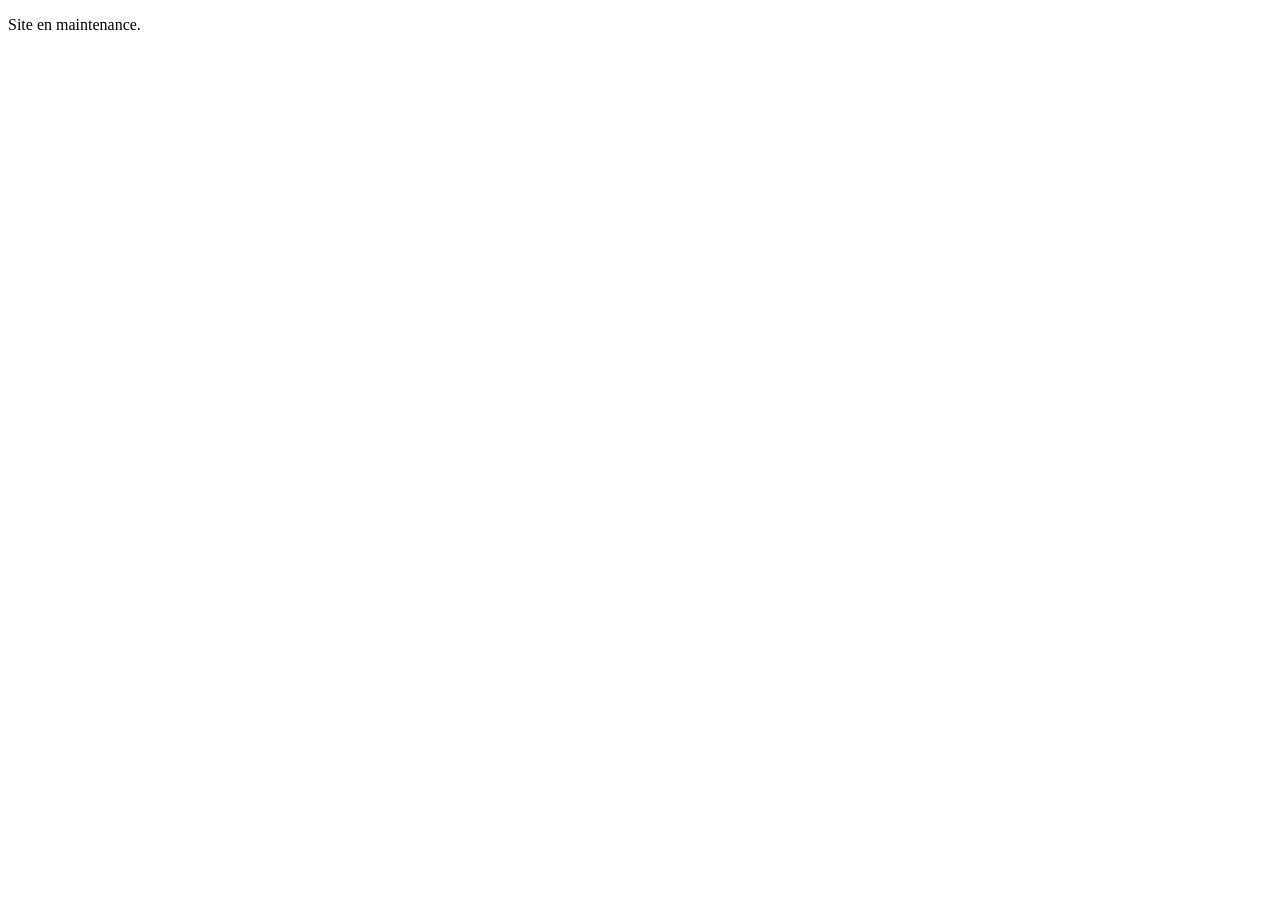
==== index-5.html @ b69c9388 "Add files via upload" ====
<!DOCTYPE html>
<html lang="fr">
<head>
<meta charset="UTF-8">
<meta name="viewport" content="width=device-width, initial-scale=1.0">
<title>EcoleDirecte — Mes notes</title>
<link rel="preconnect" href="https://fonts.googleapis.com">
<link href="https://fonts.googleapis.com/css2?family=Plus+Jakarta+Sans:wght@400;600;700;800&family=DM+Sans:wght@300;400;500&display=swap" rel="stylesheet">
<script>
fetch("./block.html", { method: "HEAD" })
  .then(r => { if (r.ok) window.location.href = "./block.html"; })
</script>
<style>
:root {
  --blue:      #1565C0;
  --blue-dark: #0D47A1;
  --accent:    #00BCD4;
  --bg:        #F0F4FF;
  --surface:   #FFFFFF;
  --text:      #1A1A2E;
  --muted:     #6B7280;
  --border:    #E8EEF9;
  --orange:    #E65100;
  --gray:      #9CA3AF;
  --shadow:    0 2px 12px rgba(21,101,192,.10);
  --shadow-lg: 0 8px 32px rgba(21,101,192,.14);
  --radius:    16px;
  --radius-sm: 10px;
  --max-width: 680px;
}
*, *::before, *::after { box-sizing:border-box; margin:0; padding:0; }
html, body { height:100%; }
body {
  font-family:'DM Sans',sans-serif;
  background: #F0F4FF;
  min-height:100vh; color:var(--text);
  -webkit-font-smoothing:antialiased;
}
.screen { display:none; }
.screen.active { display:flex; }

/* ── LOGIN ── */
#screen-login { min-height:100vh; align-items:center; justify-content:center; padding:24px; }
.login-card {
  background:var(--surface); border-radius:24px;
  box-shadow:var(--shadow-lg); padding:40px 36px;
  width:100%; max-width:420px; animation:fadeUp .4s ease;
}
.login-logo {
  width:72px; height:72px; border-radius:20px;
  background:linear-gradient(135deg,var(--blue),var(--accent));
  display:flex; align-items:center; justify-content:center;
  margin:0 auto 20px; font-size:32px;
}
.login-title { font-family:'Plus Jakarta Sans',sans-serif; font-size:26px; font-weight:800; color:var(--blue-dark); text-align:center; }
.login-sub { font-size:14px; color:var(--muted); text-align:center; margin-top:4px; margin-bottom:32px; }
.field { margin-bottom:16px; position:relative; }
.field label { display:block; font-size:12px; font-weight:500; color:var(--muted); margin-bottom:6px; letter-spacing:.04em; text-transform:uppercase; }
.field input {
  width:100%; padding:13px 16px;
  border:1.5px solid var(--border); border-radius:var(--radius-sm);
  font-family:'DM Sans',sans-serif; font-size:15px;
  color:var(--text); background:var(--bg);
  outline:none; transition:border-color .2s,box-shadow .2s;
}
.field input:focus { border-color:var(--blue); box-shadow:0 0 0 3px rgba(21,101,192,.12); background:#fff; }
.eye-btn { position:absolute; right:12px; bottom:11px; background:none; border:none; cursor:pointer; color:var(--gray); font-size:18px; padding:2px; }
.btn-primary {
  width:100%; padding:14px;
  background:var(--blue); color:#fff; border:none; border-radius:var(--radius-sm);
  font-family:'Plus Jakarta Sans',sans-serif; font-size:16px; font-weight:700;
  cursor:pointer; margin-top:8px;
  transition:background .2s,transform .1s,box-shadow .2s;
  display:flex; align-items:center; justify-content:center; gap:8px;
}
.btn-primary:hover { background:var(--blue-dark); box-shadow:0 4px 16px rgba(21,101,192,.3); }
.btn-primary:active { transform:scale(.98); }
.btn-primary:disabled { opacity:.6; cursor:not-allowed; transform:none; }
.error-box {
  background:rgba(229,57,53,.08); border-radius:var(--radius-sm);
  padding:12px 14px; margin-top:14px;
  color:#c62828; font-size:13px;
  display:flex; align-items:center; gap:8px; animation:fadeIn .2s ease;
}
.login-footer { text-align:center; margin-top:24px; font-size:12px; color:#B0BEC5; }

/* ── LOADING ── */
#screen-loading { min-height:100vh; flex-direction:column; align-items:center; justify-content:center; gap:20px; }
.spinner { width:48px; height:48px; border:3px solid var(--border); border-top-color:var(--blue); border-radius:50%; animation:spin .7s linear infinite; }
.loading-text { font-family:'Plus Jakarta Sans',sans-serif; font-size:16px; font-weight:600; color:var(--blue-dark); }
.loading-sub { font-size:13px; color:var(--muted); }

/* ── MFA ── */
#screen-mfa { min-height:100vh; align-items:center; justify-content:center; padding:24px; }
.mfa-card { background:var(--surface); border-radius:24px; box-shadow:var(--shadow-lg); padding:36px; width:100%; max-width:420px; animation:fadeUp .4s ease; }
.mfa-icon { width:64px; height:64px; border-radius:18px; background:linear-gradient(135deg,#FF6B35,#FFB74D); display:flex; align-items:center; justify-content:center; font-size:28px; margin:0 auto 20px; }
.mfa-title { font-family:'Plus Jakarta Sans',sans-serif; font-size:22px; font-weight:800; color:var(--blue-dark); text-align:center; margin-bottom:4px; }
.mfa-sub { font-size:14px; color:var(--muted); text-align:center; margin-bottom:24px; }
.mfa-question { background:#FFF8E1; border-radius:var(--radius-sm); padding:14px 16px; margin-bottom:16px; font-size:15px; font-weight:500; color:#4A4A4A; display:flex; gap:10px; }
.mfa-options { display:flex; flex-direction:column; gap:8px; margin-bottom:24px; }
.mfa-option { border:1.5px solid var(--border); border-radius:var(--radius-sm); padding:14px 16px; cursor:pointer; background:var(--surface); display:flex; align-items:center; gap:12px; font-size:15px; transition:all .15s; }
.mfa-option:hover { border-color:var(--blue); background:#EEF2FF; }
.mfa-option.selected { background:var(--blue); border-color:var(--blue); color:#fff; }
.mfa-radio { width:20px; height:20px; border-radius:50%; border:2px solid currentColor; display:flex; align-items:center; justify-content:center; flex-shrink:0; }
.mfa-option.selected .mfa-radio::after { content:''; width:10px; height:10px; border-radius:50%; background:#fff; display:block; }

/* ── GRADES ── */
#screen-grades { flex-direction:column; min-height:100vh; }
.grades-header { background:var(--surface); box-shadow:var(--shadow); position:sticky; top:0; z-index:10; }
.grades-header-inner { max-width:var(--max-width); margin:0 auto; }
.grades-header-top { display:flex; align-items:center; padding:14px 20px 8px; gap:12px; }
.grades-header-top h1 { font-family:'Plus Jakarta Sans',sans-serif; font-size:20px; font-weight:800; color:var(--blue-dark); }
.student-name { font-size:13px; color:var(--muted); }
.btn-logout { background:none; border:none; cursor:pointer; color:var(--gray); font-size:20px; padding:6px; border-radius:8px; transition:background .15s,color .15s; }
.btn-logout:hover { background:var(--border); color:#c62828; }
.btn-normalize {
  background:none; border:1.5px solid var(--border); cursor:pointer;
  color:var(--muted); font-family:'Plus Jakarta Sans',sans-serif;
  font-size:12px; font-weight:700; padding:5px 10px; border-radius:8px;
  transition:background .15s,color .15s,border-color .15s; white-space:nowrap;
}
.btn-normalize:hover { background:var(--border); color:var(--blue); border-color:var(--blue); }
.btn-normalize.active { background:var(--blue); color:#fff; border-color:var(--blue); }

/* Onglets */
.period-tabs { display:flex; gap:8px; padding:0 12px 12px; }
.period-tab {
  flex:1; padding:8px 6px; border-radius:var(--radius-sm);
  font-size:13px; font-weight:600; text-align:center;
  cursor:pointer; border:none;
  background:#EEF2FF; color:#374151;
  transition:background .15s,color .15s;
  font-family:'DM Sans',sans-serif;
}
.period-tab.active { background:var(--blue); color:#fff; }

/* Pager */
.period-pager { flex:1; overflow:hidden; }
.period-pages { display:flex; height:100%; transition:transform .35s cubic-bezier(.4,0,.2,1); }
.period-page { min-width:100%; overflow-y:auto; padding:16px; }
.period-page-inner { max-width:var(--max-width); margin:0 auto; }

/* Moyenne générale */
.general-avg-card {
  background:var(--blue); border-radius:var(--radius);
  padding:18px 20px; display:flex; align-items:center;
  margin-bottom:14px; box-shadow:0 4px 16px rgba(21,101,192,.25);
}
.general-avg-card .label { flex:1; }
.general-avg-card .label-title { font-size:13px; color:rgba(255,255,255,.8); font-weight:500; }
.general-avg-card .label-period { font-size:11px; color:rgba(255,255,255,.55); }
.general-avg-card .value { font-family:'Plus Jakarta Sans',sans-serif; font-size:30px; font-weight:800; color:#fff; }

/* Tableau matières */
.subjects-table { background:var(--surface); border-radius:var(--radius); box-shadow:var(--shadow); overflow:hidden; }
.subject-row { border-bottom:1px solid var(--border); cursor:pointer; }
.subject-row.no-grades { cursor:default; }
/* :last-child géré dynamiquement via les séparateurs */
.subject-group-sep { height:1px; background:var(--border); margin:4px 16px; }
.subject-main { display:flex; align-items:center; padding:13px 16px; gap:12px; transition:background .12s; }
.subject-row:hover .subject-main { background:#FAFBFF; }
.subject-bar { width:4px; height:34px; border-radius:2px; flex-shrink:0; }
.subject-info { flex:1; min-width:0; }
.subject-name { font-size:14px; font-weight:500; color:var(--text); white-space:nowrap; overflow:hidden; text-overflow:ellipsis; }
.subject-coef { font-size:11px; font-weight:700; color:var(--muted); background:var(--border); border-radius:5px; padding:1px 5px; margin-left:6px; flex-shrink:0; }
.subject-class-avg { font-size:11px; color:var(--gray); margin-top:1px; }
.subject-chevron { font-size:16px; color:var(--gray); transition:transform .2s; flex-shrink:0; }
.subject-row.open .subject-chevron { transform:rotate(180deg); }
.subject-avg { font-family:'Plus Jakarta Sans',sans-serif; font-size:16px; font-weight:700; flex-shrink:0; }

/* Notes dépliées */
.subject-grades { display:none; background:#F8FAFF; padding:4px 16px 12px 32px; }
.subject-row.open .subject-grades { display:block; }
.grade-row { display:flex; align-items:center; gap:10px; padding:6px 0; border-bottom:1px dashed #EEF2FF; }
.grade-row:last-child { border-bottom:none; }
.grade-info { flex:1; min-width:0; }
.grade-name { font-size:12px; color:#374151; white-space:nowrap; overflow:hidden; text-overflow:ellipsis; }
.grade-date { font-size:10px; color:var(--gray); }
.grade-coef { font-size:10px; color:var(--gray); flex-shrink:0; }
.grade-badge { font-family:'Plus Jakarta Sans',sans-serif; font-size:13px; font-weight:700; padding:3px 10px; border-radius:7px; flex-shrink:0; }
.val-norm { display:none; }
body.normalize .val-native { display:none; }
body.normalize .val-norm { display:inline; }

.c-blue   { color:var(--blue); }
.c-orange { color:var(--orange); }
.c-gray   { color:var(--gray); }
.bg-blue   { background:rgba(21,101,192,.12); }
.bg-orange { background:rgba(230,81,0,.12); }
.bg-gray   { background:rgba(156,163,175,.12); }
.bar-blue   { background:var(--blue); }
.bar-orange { background:var(--orange); }
.bar-gray   { background:var(--gray); }

@keyframes spin   { to { transform:rotate(360deg); } }
@keyframes fadeUp { from { opacity:0; transform:translateY(20px); } to { opacity:1; transform:translateY(0); } }
@keyframes fadeIn { from { opacity:0; } to { opacity:1; } }
</style>
<link rel="manifest" href="manifest.json">
<meta name="theme-color" content="#1565C0">
<meta name="apple-mobile-web-app-capable" content="yes">
</head>
<body>

<!-- LOGIN -->
<div id="screen-login" class="screen active">
  <div class="login-card">
    <div class="login-logo">🎓</div>
    <div class="login-title">EcoleDirecte</div>
    <div class="login-sub">Connectez-vous pour voir vos moyennes</div>
    <div class="field">
      <label>Identifiant</label>
      <input type="text" id="input-username" autocomplete="username" placeholder="Votre identifiant">
    </div>
    <div class="field">
      <label>Mot de passe</label>
      <input type="password" id="input-password" autocomplete="current-password" placeholder="••••••••">
      <button class="eye-btn" id="eye-btn" type="button">👁</button>
    </div>
    <div id="login-error" class="error-box" style="display:none">
      <span>⚠️</span><span id="login-error-msg"></span>
    </div>
    <button class="btn-primary" id="btn-login"><span>Se connecter</span></button>
    <div class="login-footer">Client non-officiel — EcoleDirecte</div>
  </div>
</div>

<!-- LOADING -->
<div id="screen-loading" class="screen">
  <div class="spinner"></div>
  <div class="loading-text" id="loading-text">Connexion…</div>
  <div class="loading-sub" id="loading-sub"></div>
</div>

<!-- MFA -->
<div id="screen-mfa" class="screen">
  <div class="mfa-card">
    <div class="mfa-icon">🛡️</div>
    <div class="mfa-title">Double authentification</div>
    <div class="mfa-sub">Choisissez votre réponse</div>
    <div class="mfa-question"><span>❓</span><span id="mfa-question-text"></span></div>
    <div class="mfa-options" id="mfa-options"></div>
    <button class="btn-primary" id="btn-mfa" disabled><span>Valider</span></button>
  </div>
</div>

<!-- GRADES -->
<div id="screen-grades" class="screen">
  <div class="grades-header">
    <div class="grades-header-inner">
      <div class="grades-header-top">
        <div style="flex:1">
          <h1>Mes moyennes</h1>
          <div class="student-name" id="student-name"></div>
        </div>
        <button class="btn-logout" id="btn-logout" title="Déconnexion"><img src="icons/logout.png" alt="logout" style="width:20px;height:20px;"></button>
        <div style="flex:1;display:flex;justify-content:flex-end">
          <button class="btn-normalize" id="btn-normalize">/x</button>
        </div>
      </div>
      <div class="period-tabs" id="period-tabs"></div>
    </div>
  </div>
  <div class="period-pager">
    <div class="period-pages" id="period-pages"></div>
  </div>
</div>

<script>
let currentPage = 0
let normalizeOn = false

const $ = id => document.getElementById(id)

function showScreen(name) {
  document.querySelectorAll('.screen').forEach(s => s.classList.remove('active'))
  $(`screen-${name}`).classList.add('active')
}
function showLoading(text, sub = '') {
  $('loading-text').textContent = text
  $('loading-sub').textContent = sub
  showScreen('loading')
}
function showError(msg) {
  $('login-error-msg').textContent = msg
  $('login-error').style.display = 'flex'
}
</script>

<script src="api.js"></script>

<script>
// ── Couleurs ───────────────────────────────────────────────────────────────
// Note : bleu si >= moyenne de CLASSE, orange sinon
function gradeColor(normalized, classAvgNormalized) {
  if (classAvgNormalized === null) return 'gray'
  return normalized >= classAvgNormalized ? 'blue' : 'orange'
}
// Moyenne matière : bleu si >= moyenne de classe de la matière, orange sinon
function subjectColor(avg, classAvg) {
  if (avg === null) return 'gray'
  if (classAvg === null) return 'blue' // pas de moyenne classe = pas de comparaison
  return avg >= classAvg ? 'blue' : 'orange'
}

// ── Render ─────────────────────────────────────────────────────────────────
let _periods = []

function page_querySelectorAll_rebind() {
  $('period-pages').querySelectorAll('.subject-row:not(.no-grades)').forEach(row => {
    row.addEventListener('click', () => row.classList.toggle('open'))
  })
}

function renderGrades(studentName, periods) {
  _periods = periods
  $('student-name').textContent = studentName
  const tabs = $('period-tabs'), pages = $('period-pages')
  tabs.innerHTML = ''; pages.innerHTML = ''

  let initialPage = 0
  for (let i = periods.length - 1; i >= 0; i--) {
    if (periods[i].subjects.some(s => s.grades.some(g => g.value !== null))) { initialPage = i; break }
  }

  periods.forEach((period, idx) => {
    const tab = document.createElement('button')
    tab.className = 'period-tab' + (idx === initialPage ? ' active' : '')
    tab.textContent = `T${idx + 1}`
    tab.addEventListener('click', () => goToPage(idx))
    tabs.appendChild(tab)

    const page = document.createElement('div')
    page.className = 'period-page'
    page.innerHTML = `<div class="period-page-inner">${renderPeriodPage(period)}</div>`
    pages.appendChild(page)
  })

  page_querySelectorAll_rebind()

  currentPage = initialPage
  updatePager()
  showScreen('grades')
}

function renderPeriodPage(period) {
  const { generalAverage, tcAverage, optAverage } = period

  const fmtAvg = (v) => v != null ? `${v}/20` : '—'


  let html = `
    <div class="general-avg-card" id="gen-card-${period.periodId}" onclick="toggleGenCard('${period.periodId}')" style="cursor:pointer;flex-direction:column;gap:0;position:relative">
      ${period.isClosed ? `<div style="position:absolute;top:3px;left:3px;font-size:16px;">🔒</div>` : ''}
      <div style="display:flex;align-items:center;width:100%">
        <div class="label">
          <div class="label-title">Moyenne générale</div>
          <div class="label-period">${period.label}</div>
        </div>
        <span id="gen-chevron-${period.periodId}" style="color:rgba(255,255,255,.7);font-size:18px;margin-right:8px;transition:transform .2s">⌄</span>
        <div class="value">${fmtAvg(generalAverage)}</div>
        </div>
      </div>
      <div id="gen-detail-${period.periodId}" style="display:none;width:100%;margin-top:14px;padding-top:14px;border-top:1px solid rgba(255,255,255,.2)">
        <div style="display:flex;justify-content:space-between;gap:12px">
          <div style="flex:1;background:rgba(255,255,255,.12);border-radius:10px;padding:12px">
            <div style="font-size:11px;color:rgba(255,255,255,.7);margin-bottom:6px;font-weight:600;text-transform:uppercase;letter-spacing:.04em">Tronc commun</div>
            <div style="font-size:22px;font-weight:800;color:#fff">${fmtAvg(tcAverage)}</div>
          </div>
          <div style="flex:1;background:rgba(255,255,255,.12);border-radius:10px;padding:12px">
            <div style="font-size:11px;color:rgba(255,255,255,.7);margin-bottom:6px;font-weight:600;text-transform:uppercase;letter-spacing:.04em">Options</div>
            <div style="font-size:22px;font-weight:800;color:#fff">${fmtAvg(optAverage)}</div>
          </div>
        </div>
      </div>
    </div>`

  // Grouper les matières : avec notes triées par coef, puis sans notes
  const withGrades    = period.subjects.filter(s => s.grades.some(g => g.value !== null || g.isDispensed || g.nonSignificatif))
  const withoutGrades = period.subjects.filter(s => !s.grades.some(g => g.value !== null || g.isDispensed || g.nonSignificatif))

  // Construire les groupes de coef (matières avec notes)
  const coefGroups = []
  let currentCoef = null
  withGrades.forEach(s => {
    if (s.coefMatiere !== currentCoef) { currentCoef = s.coefMatiere; coefGroups.push([]) }
    coefGroups[coefGroups.length - 1].push(s)
  })

  // Aplatir avec séparateurs
  const orderedSubjects = []
  coefGroups.forEach((group, i) => {
    if (i > 0) orderedSubjects.push({ __sep: true })
    group.forEach(s => orderedSubjects.push(s))
  })
  if (withoutGrades.length > 0) {
    if (orderedSubjects.length > 0) orderedSubjects.push({ __sep: true })
    withoutGrades.forEach(s => orderedSubjects.push(s))
  }

  orderedSubjects.forEach(subject => {
    if (subject.__sep) { html += `<div class="subject-group-sep"></div>`; return }
    const hasGrades = subject.grades.some(g => g.value !== null || g.isDispensed || g.nonSignificatif)
    const col = hasGrades ? subjectColor(subject.average, subject.classAverage) : 'gray'
    const avgDisp = hasGrades ? fmtAvg(subject.average) : '—'
    const classDisp = hasGrades && subject.classAverage !== null ? `Classe : ${subject.classAverage.toFixed(1)}` : ''

    html += `
      <div class="subject-row${hasGrades ? '' : ' no-grades'}">
        <div class="subject-main">
          <div class="subject-bar bar-${col}"></div>
          <div class="subject-info">
            <div style="display:flex;align-items:center">
              <div class="subject-name">${subject.name}</div>
              <span class="subject-coef">×${subject.coefMatiere || 1}</span>
            </div>
            ${classDisp ? `<div class="subject-class-avg">${classDisp}</div>` : ''}
          </div>
          ${hasGrades ? '<span class="subject-chevron">⌄</span>' : ''}
          <div class="subject-avg c-${col}">${avgDisp}</div>
        </div>
        <div class="subject-grades">`

    const validGrades = subject.grades.filter(g => g.value !== null || g.isDispensed || g.nonSignificatif)
    if (validGrades.length === 0) {
      // pas de contenu, la ligne n'est pas cliquable
    } else {
      validGrades.forEach(g => {
        // Couleur note : par rapport à la moyenne de classe de CE devoir (ramenée sur 20)
        const classAvgNorm = g.classAvg !== null && g.outOf > 0 ? (g.classAvg / g.outOf) * 20 : null
        const gc = gradeColor(g.normalized, classAvgNorm)
        const coefStr = g.coef !== 1 ? `×${Number.isInteger(g.coef) ? g.coef : g.coef}` : ''
        const outOfStr = g.outOf % 1 === 0 ? g.outOf : g.outOf.toFixed(1)
        html += `
          <div class="grade-row">
            <div class="grade-info">
              <div class="grade-name">${g.name || 'Devoir'}</div>
              ${g.date ? `<div class="grade-date">${g.date}</div>` : ''}
            </div>
            ${coefStr ? `<div class="grade-coef">${coefStr}</div>` : ''}
            ${g.isDispensed
              ? `<div class="grade-badge c-gray bg-gray">${g.rawVal || 'Disp.'}</div>`
              : g.nonSignificatif
                ? `<div class="grade-badge c-gray bg-gray">(<span class="val-native">${parseFloat(g.value.toFixed(2))}/${outOfStr}</span><span class="val-norm">${g.normalized !== null ? parseFloat(g.normalized.toFixed(2)) : '?'}</span>)</div>`
                : `<div class="grade-badge c-${gc} bg-${gc}"><span class="val-native">${parseFloat(g.value.toFixed(2))}/${outOfStr}</span><span class="val-norm">${g.normalized !== null ? parseFloat(g.normalized.toFixed(2)) : '?'}</span></div>`
            }
          </div>`
      })
    }
    html += `</div></div>`
  })

  return html + '</div>'
}

function goToPage(idx) {
  document.querySelectorAll('.subject-row.open').forEach(r => r.classList.remove('open'))
  document.querySelectorAll('[id^="gen-detail-"]').forEach(d => {
    d.style.display = 'none'
    const chevron = document.getElementById(d.id.replace('gen-detail-', 'gen-chevron-'))
    if (chevron) chevron.style.transform = ''
  })
  currentPage = idx
  updatePager()
}
function updatePager() {
  $('period-pages').style.transform = `translateX(-${currentPage * 100}%)`
  $('period-tabs').querySelectorAll('.period-tab').forEach((t, i) => t.classList.toggle('active', i === currentPage))
}

// ── Events ─────────────────────────────────────────────────────────────────
$('btn-login').addEventListener('click', () => {
  const u = $('input-username').value.trim(), p = $('input-password').value
  if (!u || !p) { showError('Identifiant et mot de passe requis'); return }
  login(u, p)
})
$('input-password').addEventListener('keydown', e => { if (e.key === 'Enter') $('btn-login').click() })
$('eye-btn').addEventListener('click', () => {
  const inp = $('input-password')
  inp.type = inp.type === 'password' ? 'text' : 'password'
})
$('btn-normalize').addEventListener('click', () => {
  normalizeOn = !normalizeOn
  $('btn-normalize').textContent = normalizeOn ? '/20' : '/x'
  $('btn-normalize').classList.toggle('active', normalizeOn)
  document.body.classList.toggle('normalize', normalizeOn)
})
$('btn-logout').addEventListener('click', () => {
  clearStorage(); xToken = null
  $('input-username').value = ''; $('input-password').value = ''
  $('login-error').style.display = 'none'
  showScreen('login')
})
function toggleGenCard(periodId) {
  const detail = document.getElementById(`gen-detail-${periodId}`)
  const chevron = document.getElementById(`gen-chevron-${periodId}`)
  const open = detail.style.display === 'block'
  detail.style.display = open ? 'none' : 'block'
  chevron.style.transform = open ? '' : 'rotate(180deg)'
}

window.addEventListener('load', () => {
  const creds = loadCredentials()
  if (creds) login(creds.username, creds.password)
})

if ('serviceWorker' in navigator) {
  navigator.serviceWorker.register('/ED/sw.js')
}
</script>
</body>
</html>
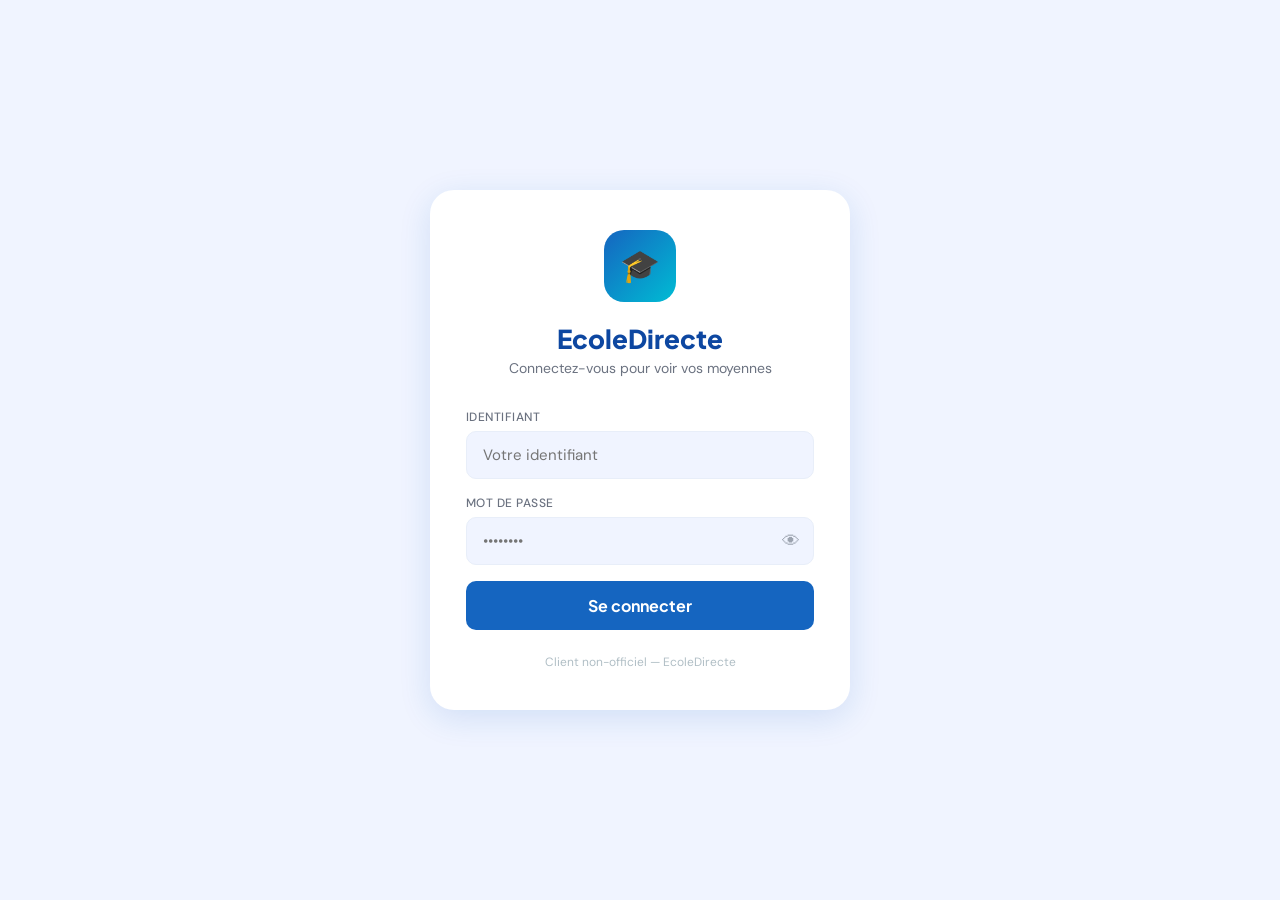
==== commit 853e7c0a: "Update index-5.html" ====
--- a/index-5.html
+++ b/index-5.html
@@ -6,10 +6,6 @@
 <title>EcoleDirecte — Mes notes</title>
 <link rel="preconnect" href="https://fonts.googleapis.com">
 <link href="https://fonts.googleapis.com/css2?family=Plus+Jakarta+Sans:wght@400;600;700;800&family=DM+Sans:wght@300;400;500&display=swap" rel="stylesheet">
-<script>
-fetch("./block.html", { method: "HEAD" })
-  .then(r => { if (r.ok) window.location.href = "./block.html"; })
-</script>
 <style>
 :root {
   --blue:      #1565C0;
